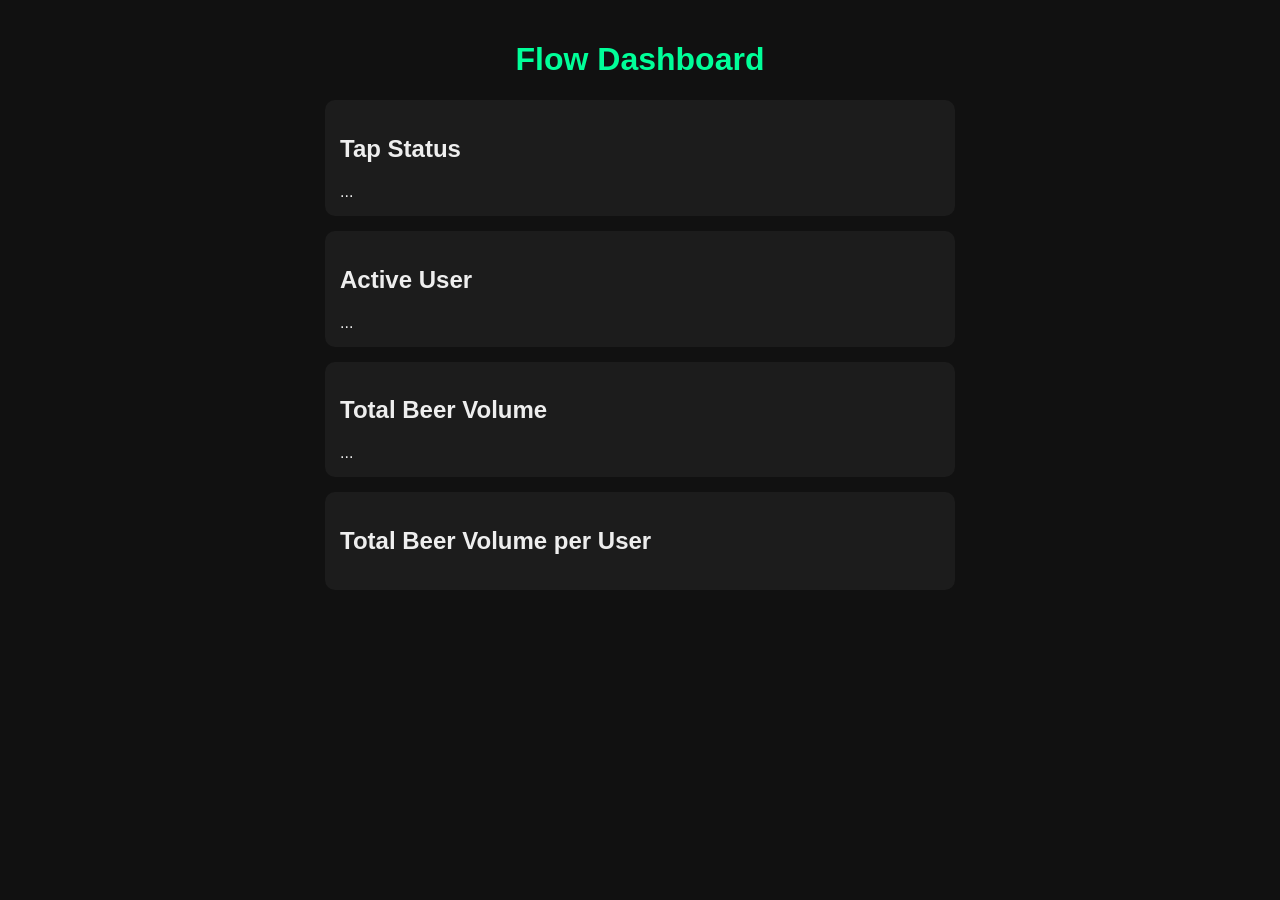
==== flowpi/frontend/index.html @ 6afbad1c "first commit" ====
<!DOCTYPE html>
<html lang="en">
<head>
    <meta charset="UTF-8">
    <title>FlowPi Dashboard</title>
    <link rel="stylesheet" href="style.css">
</head>

<body>

<h1>Flow Dashboard</h1>

<div class="card">
    <h2>Tap Status</h2>
    <div id="tapStatus">...</div>
</div>

<div class="card">
    <h2>Active User</h2>
    <div id="activeUser">...</div>
</div>

<div class="card">
    <h2>Total Beer Volume</h2>
    <div id="user_total">...</div>
</div>

<div class="card">
    <h2>Total Beer Volume per User</h2>
    <div id="user_totals" class="user-grid"></div>
</div>

<script src="app.js"></script>

</body>
</html>
---- flowpi/frontend/style.css ----
body {
    font-family: Arial, sans-serif;
    background: #111;
    color: #eee;
    margin: 0;
    padding: 20px;
}

h1 {
    text-align: center;
    color: #00ff99;
}

.card {
    background: #1c1c1c;
    padding: 15px;
    margin: 15px auto;
    border-radius: 10px;
    max-width: 600px;
}

button {
    padding: 8px 12px;
    margin: 5px;
    border: none;
    cursor: pointer;
    border-radius: 5px;
    background: #333;
    color: white;
}

button:hover {
    background: #00ff99;
    color: black;
}

.user-btn {
    display: block;
    width: 100%;
    text-align: left;
}

.user-grid {
    display: grid;
    grid-template-columns: repeat(auto-fit, minmax(200px, 1fr));
    gap: 10px;
}

.user-card {
    background: #222;
    padding: 12px;
    border-radius: 8px;
    cursor: pointer;
    text-align: center;
    transition: 0.2s;
}

.user-card.active {
    outline: 2px solid #00ff99;
    box-shadow: 0 0 10px #00ff99;
}

.user-row {
    display: flex;
    justify-content: center;
    align-items: center;
    border-radius: 10px;
    overflow: hidden;
    font-weight: bold;
}

.user-card:hover {
    background: #00ff99;
    color: black;
}

/* LEFT SIDE = USER */
.user-name {
    background: #d32f2f;   /* rood */
    color: white;
    padding: 10px 12px;
    flex: 1;
    text-align: center;
}

/* RIGHT SIDE = ML */
.user-ml {
    background: #1976d2;   /* blauw */
    color: white;
    padding: 10px 12px;
    flex: 1;
    text-align: center;
}
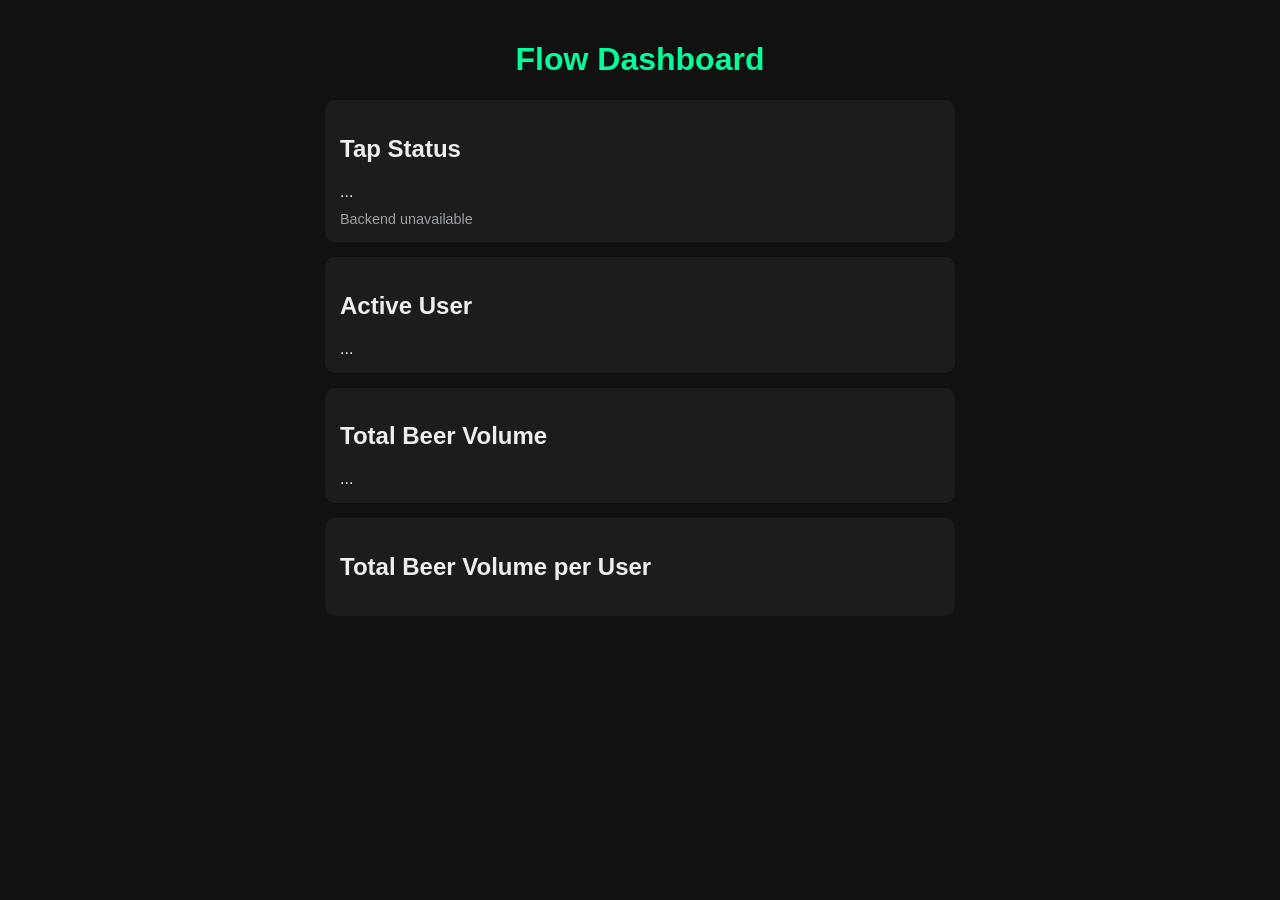
==== commit 8ed5fd84: "feat: harden FlowPi for production deployment - add app factory and environment-based backend config" ====
--- a/flowpi/frontend/index.html
+++ b/flowpi/frontend/index.html
@@ -13,6 +13,7 @@
 <div class="card">
     <h2>Tap Status</h2>
     <div id="tapStatus">...</div>
+    <div id="apiStatus" class="meta">Connecting...</div>
 </div>
 
 <div class="card">
--- a/flowpi/frontend/style.css
+++ b/flowpi/frontend/style.css
@@ -17,6 +17,12 @@
     margin: 15px auto;
     border-radius: 10px;
     max-width: 600px;
+}
+
+.meta {
+    margin-top: 10px;
+    color: #9aa0a6;
+    font-size: 0.9rem;
 }
 
 button {
@@ -53,6 +59,9 @@
     cursor: pointer;
     text-align: center;
     transition: 0.2s;
+    border: none;
+    width: 100%;
+    color: inherit;
 }
 
 .user-card.active {
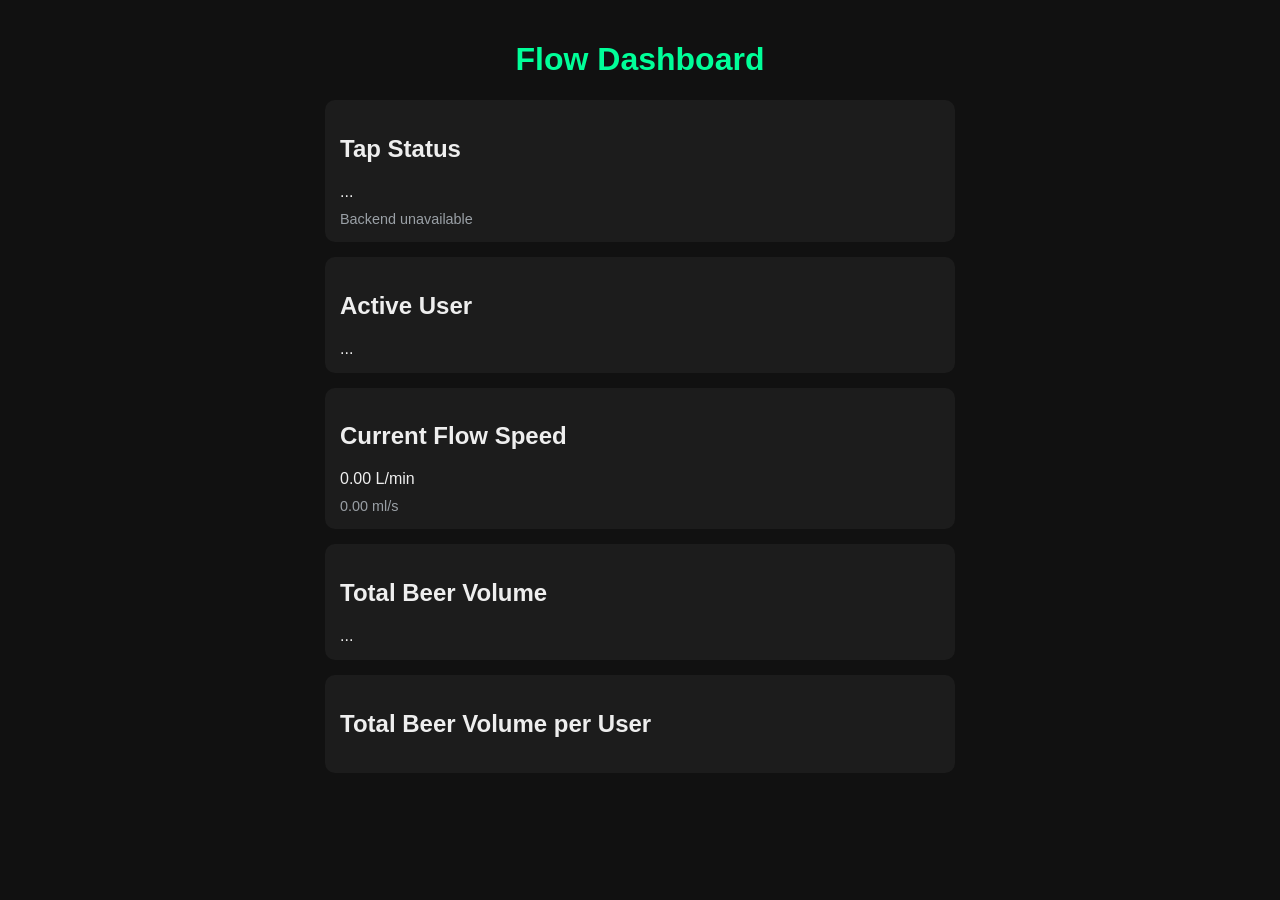
==== commit dd2e920b: "feat: add realtime flow speed with smoothing and resilient UI API discovery" ====
--- a/flowpi/frontend/index.html
+++ b/flowpi/frontend/index.html
@@ -22,6 +22,12 @@
 </div>
 
 <div class="card">
+    <h2>Current Flow Speed</h2>
+    <div id="flowSpeed">0.00 L/min</div>
+    <div id="flowSpeedMl" class="meta">0.00 ml/s</div>
+</div>
+
+<div class="card">
     <h2>Total Beer Volume</h2>
     <div id="user_total">...</div>
 </div>
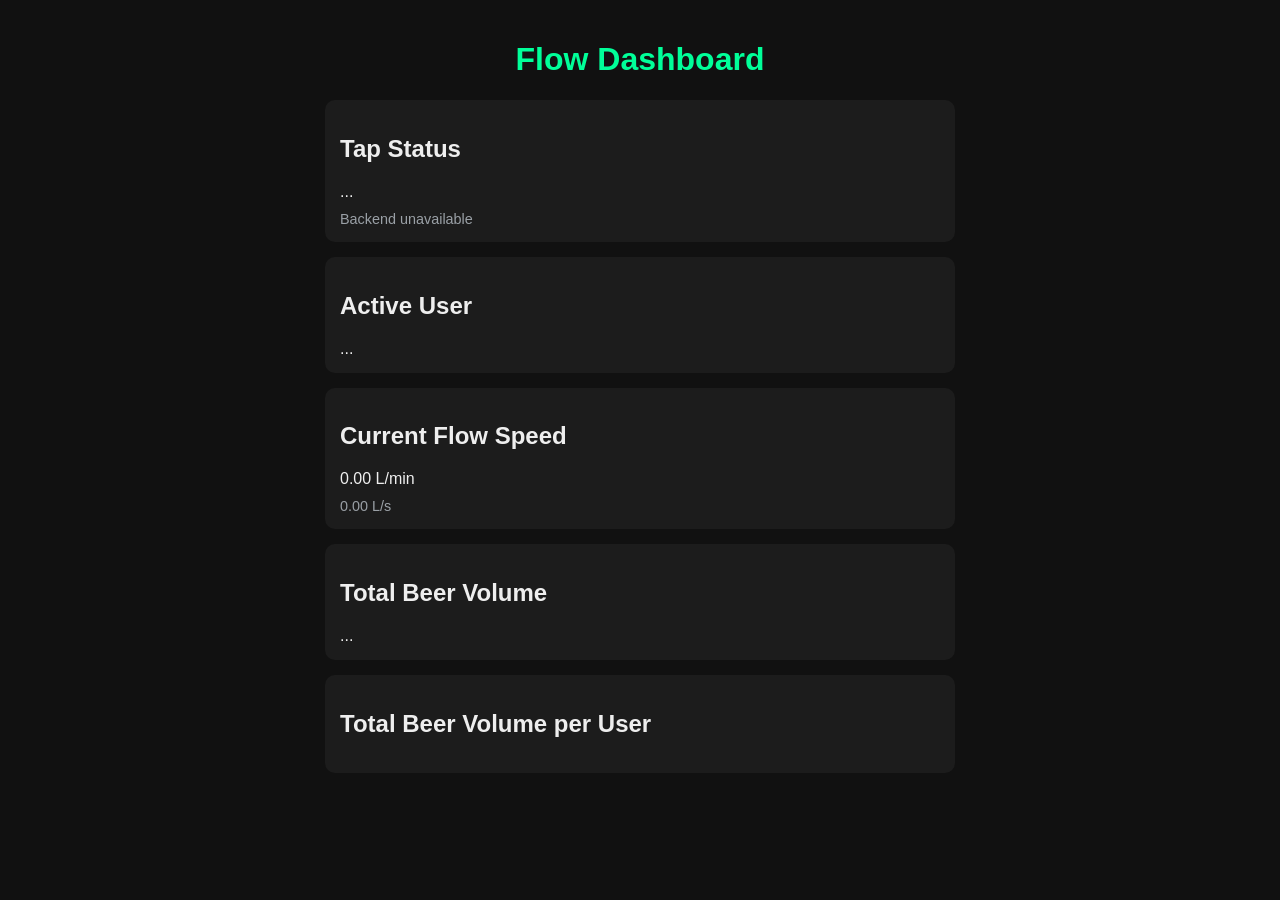
==== commit 4ec3dee0: "feat: show liters everywhere and animate volume-based user ranking" ====
--- a/flowpi/frontend/index.html
+++ b/flowpi/frontend/index.html
@@ -24,7 +24,7 @@
 <div class="card">
     <h2>Current Flow Speed</h2>
     <div id="flowSpeed">0.00 L/min</div>
-    <div id="flowSpeedMl" class="meta">0.00 ml/s</div>
+    <div id="flowSpeedLs" class="meta">0.00 L/s</div>
 </div>
 
 <div class="card">
--- a/flowpi/frontend/style.css
+++ b/flowpi/frontend/style.css
@@ -58,10 +58,15 @@
     border-radius: 8px;
     cursor: pointer;
     text-align: center;
-    transition: 0.2s;
+    transition: transform 280ms ease, background-color 200ms ease, color 200ms ease;
     border: none;
     width: 100%;
     color: inherit;
+    will-change: transform;
+}
+
+.user-card.new-card {
+    animation: card-enter 240ms ease;
 }
 
 .user-card.active {
@@ -92,11 +97,22 @@
     text-align: center;
 }
 
-/* RIGHT SIDE = ML */
-.user-ml {
+/* RIGHT SIDE = VOLUME */
+.user-volume {
     background: #1976d2;   /* blauw */
     color: white;
     padding: 10px 12px;
     flex: 1;
     text-align: center;
 }
+
+@keyframes card-enter {
+    from {
+        opacity: 0;
+        transform: translateY(8px);
+    }
+    to {
+        opacity: 1;
+        transform: translateY(0);
+    }
+}
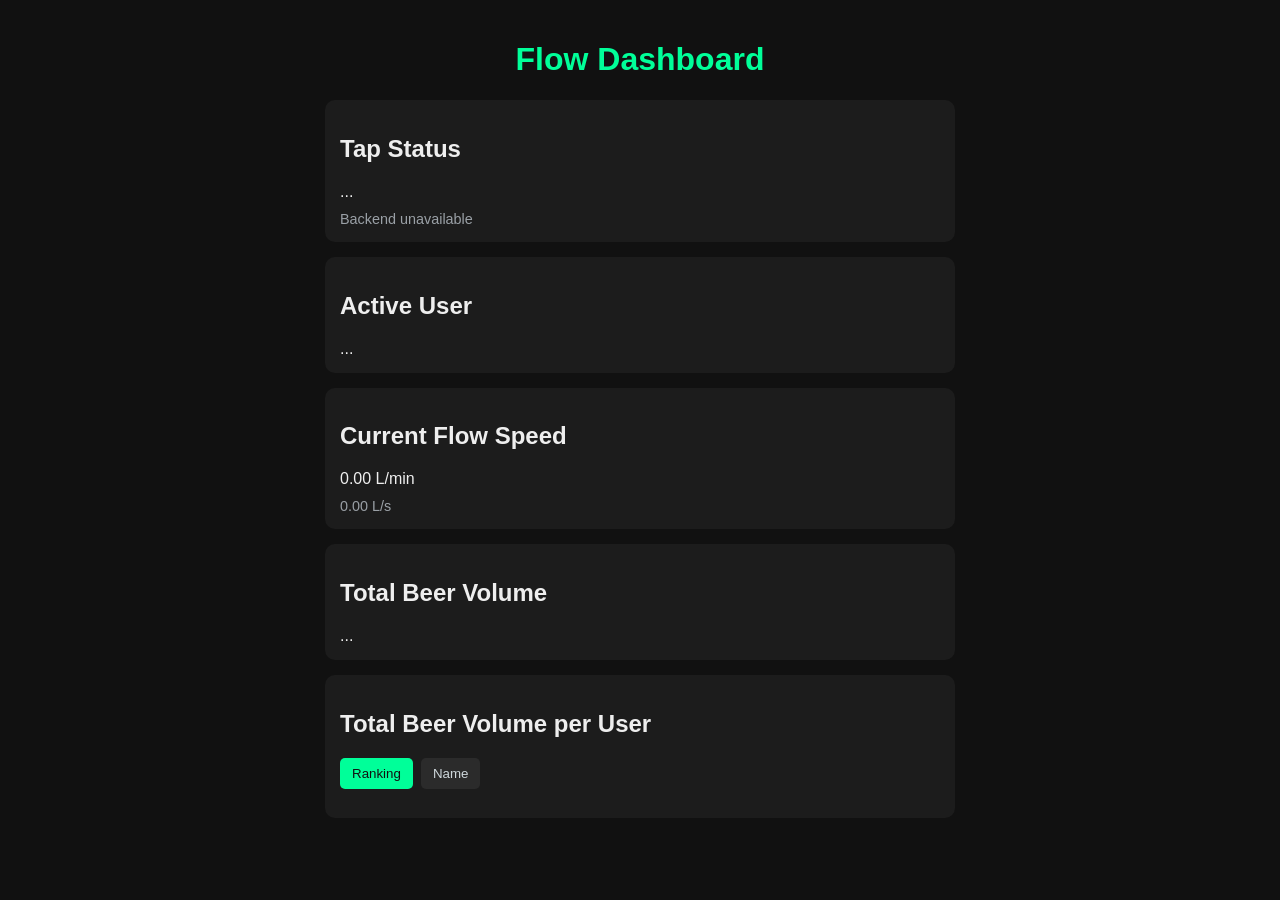
==== commit c092dd6e: "feat: add toggle for ranking and name-sorted user views" ====
--- a/flowpi/frontend/index.html
+++ b/flowpi/frontend/index.html
@@ -34,6 +34,10 @@
 
 <div class="card">
     <h2>Total Beer Volume per User</h2>
+    <div class="sort-controls" id="sortControls" role="group" aria-label="Sort users">
+        <button id="sortRankingBtn" class="sort-btn" type="button">Ranking</button>
+        <button id="sortNameBtn" class="sort-btn" type="button">Name</button>
+    </div>
     <div id="user_totals" class="user-grid"></div>
 </div>
 
--- a/flowpi/frontend/style.css
+++ b/flowpi/frontend/style.css
@@ -23,6 +23,23 @@
     margin-top: 10px;
     color: #9aa0a6;
     font-size: 0.9rem;
+}
+
+.sort-controls {
+    display: flex;
+    gap: 8px;
+    margin: 10px 0 14px;
+}
+
+.sort-btn {
+    margin: 0;
+    background: #2b2b2b;
+    color: #cfd8dc;
+}
+
+.sort-btn.active {
+    background: #00ff99;
+    color: #111;
 }
 
 button {
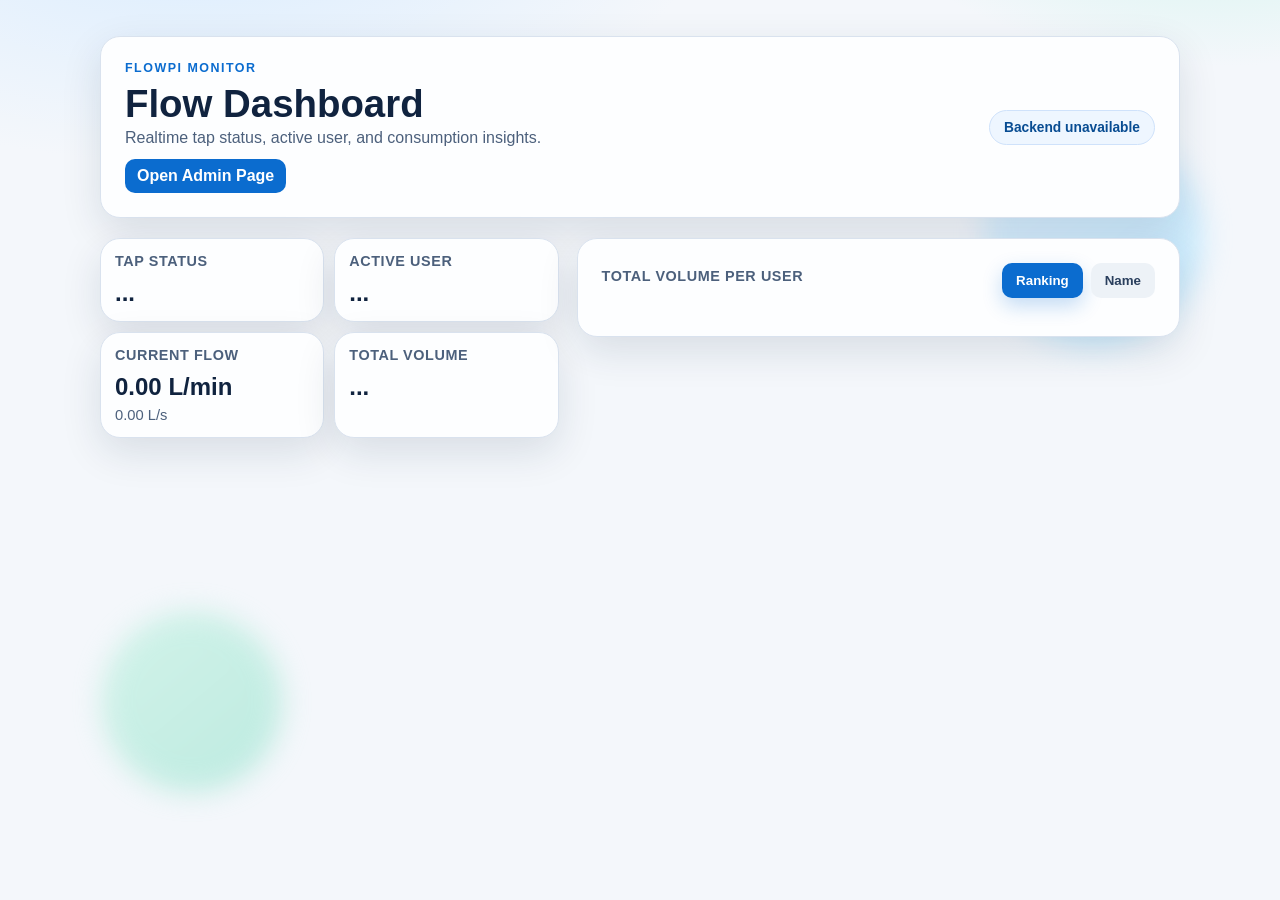
==== commit b1614aff: "Add admin management UI and harden cross-platform startup" ====
--- a/flowpi/frontend/index.html
+++ b/flowpi/frontend/index.html
@@ -2,44 +2,61 @@
 <html lang="en">
 <head>
     <meta charset="UTF-8">
+    <meta name="viewport" content="width=device-width, initial-scale=1.0">
     <title>FlowPi Dashboard</title>
     <link rel="stylesheet" href="style.css">
 </head>
 
 <body>
 
-<h1>Flow Dashboard</h1>
+<div class="bg-orb orb-a" aria-hidden="true"></div>
+<div class="bg-orb orb-b" aria-hidden="true"></div>
 
-<div class="card">
-    <h2>Tap Status</h2>
-    <div id="tapStatus">...</div>
-    <div id="apiStatus" class="meta">Connecting...</div>
-</div>
+<main class="layout">
+    <header class="hero card">
+        <div>
+            <p class="kicker">FlowPi Monitor</p>
+            <h1>Flow Dashboard</h1>
+            <p class="lead">Realtime tap status, active user, and consumption insights.</p>
+            <a class="admin-nav-link" href="admin.html">Open Admin Page</a>
+        </div>
+        <div id="apiStatus" class="pill" aria-live="polite">Connecting...</div>
+    </header>
 
-<div class="card">
-    <h2>Active User</h2>
-    <div id="activeUser">...</div>
-</div>
+    <section class="metrics-grid" aria-label="Flow metrics">
+        <article class="card metric-card">
+            <h2>Tap Status</h2>
+            <div id="tapStatus" class="metric-value">...</div>
+        </article>
 
-<div class="card">
-    <h2>Current Flow Speed</h2>
-    <div id="flowSpeed">0.00 L/min</div>
-    <div id="flowSpeedLs" class="meta">0.00 L/s</div>
-</div>
+        <article class="card metric-card">
+            <h2>Active User</h2>
+            <div id="activeUser" class="metric-value">...</div>
+        </article>
 
-<div class="card">
-    <h2>Total Beer Volume</h2>
-    <div id="user_total">...</div>
-</div>
+        <article class="card metric-card">
+            <h2>Current Flow</h2>
+            <div id="flowSpeed" class="metric-value">0.00 L/min</div>
+            <div id="flowSpeedLs" class="metric-sub">0.00 L/s</div>
+        </article>
 
-<div class="card">
-    <h2>Total Beer Volume per User</h2>
-    <div class="sort-controls" id="sortControls" role="group" aria-label="Sort users">
-        <button id="sortRankingBtn" class="sort-btn" type="button">Ranking</button>
-        <button id="sortNameBtn" class="sort-btn" type="button">Name</button>
-    </div>
-    <div id="user_totals" class="user-grid"></div>
-</div>
+        <article class="card metric-card">
+            <h2>Total Volume</h2>
+            <div id="user_total" class="metric-value">...</div>
+        </article>
+    </section>
+
+    <section class="card leaderboard" aria-label="User totals">
+        <div class="leaderboard-head">
+            <h2>Total Volume per User</h2>
+            <div class="sort-controls" id="sortControls" role="group" aria-label="Sort users">
+                <button id="sortRankingBtn" class="sort-btn" type="button">Ranking</button>
+                <button id="sortNameBtn" class="sort-btn" type="button">Name</button>
+            </div>
+        </div>
+        <div id="user_totals" class="user-grid"></div>
+    </section>
+</main>
 
 <script src="app.js"></script>
 
--- a/flowpi/frontend/style.css
+++ b/flowpi/frontend/style.css
@@ -1,85 +1,245 @@
+:root {
+    --bg: #f4f7fb;
+    --bg-elevated: #ffffff;
+    --surface-line: #d9e2ee;
+    --text: #10233f;
+    --text-soft: #4c607c;
+    --primary: #0b6ccf;
+    --primary-strong: #084c92;
+    --accent: #0f9d7a;
+    --danger: #c53b4a;
+    --shadow: 0 14px 40px rgba(15, 39, 69, 0.12);
+    --radius-lg: 20px;
+    --radius-md: 14px;
+}
+
+* {
+    box-sizing: border-box;
+}
+
 body {
-    font-family: Arial, sans-serif;
-    background: #111;
-    color: #eee;
     margin: 0;
-    padding: 20px;
+    min-height: 100vh;
+    padding: clamp(16px, 3vw, 36px);
+    font-family: "Space Grotesk", "Avenir Next", "Segoe UI", sans-serif;
+    color: var(--text);
+    background:
+        radial-gradient(45rem 22rem at 15% -10%, #d9ecff 0%, transparent 72%),
+        radial-gradient(35rem 22rem at 95% -20%, #c4f3e8 0%, transparent 70%),
+        var(--bg);
+}
+
+.layout {
+    width: min(1080px, 100%);
+    margin: 0 auto;
+    display: grid;
+    gap: 18px;
+    position: relative;
+    z-index: 1;
+}
+
+.bg-orb {
+    position: fixed;
+    border-radius: 999px;
+    filter: blur(14px);
+    opacity: 0.5;
+    pointer-events: none;
+}
+
+.orb-a {
+    width: 220px;
+    height: 220px;
+    top: 14%;
+    right: 6%;
+    background: linear-gradient(140deg, #c8e6ff, #92dcff);
+}
+
+.orb-b {
+    width: 180px;
+    height: 180px;
+    left: 8%;
+    bottom: 12%;
+    background: linear-gradient(140deg, #b0efd8, #85dec5);
+}
+
+.card {
+    background: color-mix(in srgb, var(--bg-elevated) 88%, #edf4fc 12%);
+    border: 1px solid var(--surface-line);
+    border-radius: var(--radius-lg);
+    box-shadow: var(--shadow);
+    padding: clamp(16px, 2vw, 24px);
+}
+
+.hero {
+    display: flex;
+    align-items: flex-start;
+    justify-content: space-between;
+    gap: 16px;
+    animation: fade-up 420ms ease;
+}
+
+.kicker {
+    margin: 0;
+    font-size: 0.78rem;
+    letter-spacing: 0.12em;
+    text-transform: uppercase;
+    color: var(--primary);
+    font-weight: 700;
 }
 
 h1 {
-    text-align: center;
-    color: #00ff99;
-}
-
-.card {
-    background: #1c1c1c;
-    padding: 15px;
-    margin: 15px auto;
+    margin: 8px 0 4px;
+    font-size: clamp(1.75rem, 4vw, 2.4rem);
+    line-height: 1.1;
+}
+
+.lead {
+    margin: 0;
+    color: var(--text-soft);
+    max-width: 58ch;
+}
+
+.admin-nav-link {
+    display: inline-flex;
+    margin-top: 12px;
+    text-decoration: none;
+    color: #ffffff;
+    background: var(--primary);
     border-radius: 10px;
-    max-width: 600px;
-}
-
-.meta {
-    margin-top: 10px;
-    color: #9aa0a6;
+    padding: 8px 12px;
+    font-weight: 600;
+}
+
+.admin-nav-link:hover {
+    background: var(--primary-strong);
+}
+
+.pill {
+    white-space: nowrap;
+    align-self: center;
+    background: #eef6ff;
+    color: var(--primary-strong);
+    border: 1px solid #cfe2fb;
+    border-radius: 999px;
+    padding: 9px 14px;
+    font-size: 0.86rem;
+    font-weight: 600;
+}
+
+.metrics-grid {
+    display: grid;
+    grid-template-columns: repeat(4, minmax(0, 1fr));
+    gap: 12px;
+}
+
+.metric-card {
+    animation: fade-up 520ms ease;
+}
+
+h2 {
+    margin: 0 0 10px;
     font-size: 0.9rem;
+    letter-spacing: 0.04em;
+    text-transform: uppercase;
+    color: var(--text-soft);
+}
+
+.metric-value {
+    font-size: clamp(1.15rem, 2.2vw, 1.5rem);
+    font-weight: 700;
+    color: var(--text);
+}
+
+.metric-sub {
+    margin-top: 6px;
+    font-size: 0.92rem;
+    color: var(--text-soft);
+}
+
+.leaderboard {
+    animation: fade-up 620ms ease;
+}
+
+.leaderboard-head {
+    display: flex;
+    justify-content: space-between;
+    align-items: center;
+    gap: 14px;
+    margin-bottom: 14px;
 }
 
 .sort-controls {
-    display: flex;
+    display: inline-flex;
     gap: 8px;
-    margin: 10px 0 14px;
-}
-
-.sort-btn {
-    margin: 0;
-    background: #2b2b2b;
-    color: #cfd8dc;
+}
+
+button {
+    border: none;
+    border-radius: 10px;
+    background: #edf2f7;
+    color: #2a3f5d;
+    padding: 10px 14px;
+    font-family: inherit;
+    font-weight: 600;
+    cursor: pointer;
+    transition: transform 160ms ease, background-color 160ms ease, color 160ms ease, box-shadow 160ms ease;
+}
+
+button:hover {
+    transform: translateY(-1px);
+    background: #dbe9f8;
+}
+
+button:focus-visible {
+    outline: 3px solid #91c4f6;
+    outline-offset: 2px;
 }
 
 .sort-btn.active {
-    background: #00ff99;
-    color: #111;
-}
-
-button {
-    padding: 8px 12px;
-    margin: 5px;
-    border: none;
-    cursor: pointer;
-    border-radius: 5px;
-    background: #333;
-    color: white;
-}
-
-button:hover {
-    background: #00ff99;
-    color: black;
-}
-
-.user-btn {
-    display: block;
+    background: var(--primary);
+    color: #ffffff;
+    box-shadow: 0 8px 20px rgba(11, 108, 207, 0.24);
+}
+
+.user-grid {
+    display: grid;
+    grid-template-columns: repeat(auto-fit, minmax(220px, 1fr));
+    gap: 10px;
+    max-height: min(58vh, 620px);
+    overflow: auto;
+    padding-right: 4px;
+}
+
+.user-grid::-webkit-scrollbar {
+    width: 9px;
+}
+
+.user-grid::-webkit-scrollbar-thumb {
+    background: #c1d5ea;
+    border-radius: 999px;
+}
+
+.user-grid::-webkit-scrollbar-track {
+    background: #edf3fa;
+    border-radius: 999px;
+}
+
+.user-card {
     width: 100%;
+    padding: 0;
+    overflow: hidden;
+    border: 1px solid #dce7f3;
+    border-radius: var(--radius-md);
     text-align: left;
-}
-
-.user-grid {
-    display: grid;
-    grid-template-columns: repeat(auto-fit, minmax(200px, 1fr));
-    gap: 10px;
-}
-
-.user-card {
-    background: #222;
-    padding: 12px;
-    border-radius: 8px;
-    cursor: pointer;
-    text-align: center;
-    transition: transform 280ms ease, background-color 200ms ease, color 200ms ease;
-    border: none;
-    width: 100%;
+    background: #f8fbff;
     color: inherit;
+    transition: transform 280ms ease, border-color 200ms ease, box-shadow 200ms ease;
     will-change: transform;
+}
+
+.user-card:hover {
+    border-color: #b9d3ef;
+    box-shadow: 0 8px 18px rgba(15, 39, 69, 0.12);
 }
 
 .user-card.new-card {
@@ -87,40 +247,169 @@
 }
 
 .user-card.active {
-    outline: 2px solid #00ff99;
-    box-shadow: 0 0 10px #00ff99;
+    border-color: #7bb6ef;
+    box-shadow: 0 0 0 2px rgba(11, 108, 207, 0.22), 0 12px 22px rgba(15, 39, 69, 0.14);
 }
 
 .user-row {
+    display: grid;
+    grid-template-columns: 1.15fr 1fr;
+    align-items: stretch;
+    font-weight: 700;
+}
+
+.user-name,
+.user-volume {
+    padding: 12px 14px;
+}
+
+.user-name {
+    color: #ffffff;
+    background: linear-gradient(130deg, #1a7fe0, #0b6ccf);
+}
+
+.user-volume {
+    color: #083664;
+    background: linear-gradient(130deg, #d7edff, #c9e6ff);
+    text-align: right;
+}
+
+.hidden {
+    display: none;
+}
+
+.admin-layout {
+    width: min(1120px, 100%);
+}
+
+.admin-card {
+    animation: fade-up 520ms ease;
+}
+
+#editorCard {
+    min-height: min(78vh, 900px);
+    display: grid;
+    grid-template-rows: auto auto 1fr;
+}
+
+.admin-form {
+    display: grid;
+    gap: 8px;
+    max-width: 420px;
+}
+
+.admin-form label {
+    font-size: 0.88rem;
+    color: var(--text-soft);
+    font-weight: 600;
+}
+
+.admin-form input,
+.admin-volume-input,
+.admin-name-input {
+    width: 100%;
+    border: 1px solid #c9d8ea;
+    background: #f9fbfe;
+    border-radius: 10px;
+    padding: 10px 12px;
+    font-family: inherit;
+    font-size: 0.95rem;
+    color: var(--text);
+}
+
+.admin-form input:focus-visible,
+.admin-volume-input:focus-visible,
+.admin-name-input:focus-visible {
+    outline: 3px solid #91c4f6;
+    outline-offset: 1px;
+}
+
+.admin-users {
+    display: grid;
+    gap: 10px;
+    max-height: none;
+    min-height: 320px;
+    height: 100%;
+    overflow: auto;
+    padding-right: 4px;
+}
+
+.add-user-form {
+    display: grid;
+    grid-template-columns: minmax(220px, 1fr) auto;
+    gap: 10px;
+    margin-bottom: 12px;
+}
+
+.admin-user-row {
+    display: grid;
+    gap: 10px;
+    align-items: center;
+    grid-template-columns: minmax(110px, 1fr) minmax(90px, 130px) auto;
+    padding: 8px;
+    border-radius: 12px;
+    border: 1px solid #dce7f3;
+    background: #f8fbff;
+}
+
+.admin-name-input {
+    font-weight: 700;
+}
+
+.admin-user-input-wrap {
     display: flex;
-    justify-content: center;
     align-items: center;
-    border-radius: 10px;
-    overflow: hidden;
-    font-weight: bold;
-}
-
-.user-card:hover {
-    background: #00ff99;
-    color: black;
-}
-
-/* LEFT SIDE = USER */
-.user-name {
-    background: #d32f2f;   /* rood */
-    color: white;
-    padding: 10px 12px;
-    flex: 1;
-    text-align: center;
-}
-
-/* RIGHT SIDE = VOLUME */
-.user-volume {
-    background: #1976d2;   /* blauw */
-    color: white;
-    padding: 10px 12px;
-    flex: 1;
-    text-align: center;
+    gap: 8px;
+}
+
+.admin-volume-input {
+    text-align: right;
+}
+
+.admin-unit {
+    color: var(--text-soft);
+    font-size: 0.9rem;
+    min-width: 1.2em;
+}
+
+.admin-save-btn {
+    background: var(--accent);
+    color: #ffffff;
+}
+
+.admin-save-btn:hover {
+    background: #0d886b;
+}
+
+.admin-actions {
+    display: inline-flex;
+    flex-direction: column;
+    gap: 6px;
+}
+
+.admin-actions button {
+    padding: 8px 10px;
+    font-size: 0.82rem;
+}
+
+.admin-delete-btn {
+    background: #f6dce0;
+    color: #7f2230;
+}
+
+.admin-delete-btn:hover {
+    background: #efc9d0;
+}
+
+@keyframes fade-up {
+    from {
+        opacity: 0;
+        transform: translateY(8px);
+    }
+    to {
+        opacity: 1;
+        transform: translateY(0);
+    }
 }
 
 @keyframes card-enter {
@@ -133,3 +422,98 @@
         transform: translateY(0);
     }
 }
+
+@media (max-width: 900px) {
+    .metrics-grid {
+        grid-template-columns: repeat(2, minmax(0, 1fr));
+    }
+
+    .user-grid {
+        max-height: none;
+        overflow: visible;
+    }
+}
+
+@media (min-width: 980px) {
+    .layout {
+        grid-template-columns: minmax(320px, 0.95fr) minmax(420px, 1.25fr);
+        align-items: start;
+    }
+
+    .hero {
+        grid-column: 1 / -1;
+        margin-bottom: 2px;
+    }
+
+    .metrics-grid {
+        grid-column: 1;
+        grid-template-columns: repeat(2, minmax(0, 1fr));
+        gap: 10px;
+    }
+
+    .metric-card {
+        padding: 14px;
+    }
+
+    .leaderboard {
+        grid-column: 2;
+        grid-row: 2;
+    }
+}
+
+@media (max-width: 640px) {
+    body {
+        padding: 14px;
+    }
+
+    .hero {
+        flex-direction: column;
+    }
+
+    .pill {
+        align-self: flex-start;
+    }
+
+    .metrics-grid {
+        grid-template-columns: 1fr;
+    }
+
+    .leaderboard-head {
+        flex-direction: column;
+        align-items: flex-start;
+    }
+
+    .sort-controls {
+        width: 100%;
+    }
+
+    .sort-btn {
+        flex: 1;
+        text-align: center;
+    }
+
+    .user-row {
+        grid-template-columns: 1fr;
+    }
+
+    .user-volume {
+        text-align: left;
+    }
+
+    .admin-user-row {
+        grid-template-columns: 1fr;
+    }
+
+    .admin-actions {
+        width: 100%;
+        flex-direction: row;
+    }
+
+    .admin-actions button {
+        flex: 1;
+    }
+
+    .add-user-form {
+        grid-template-columns: 1fr;
+    }
+}
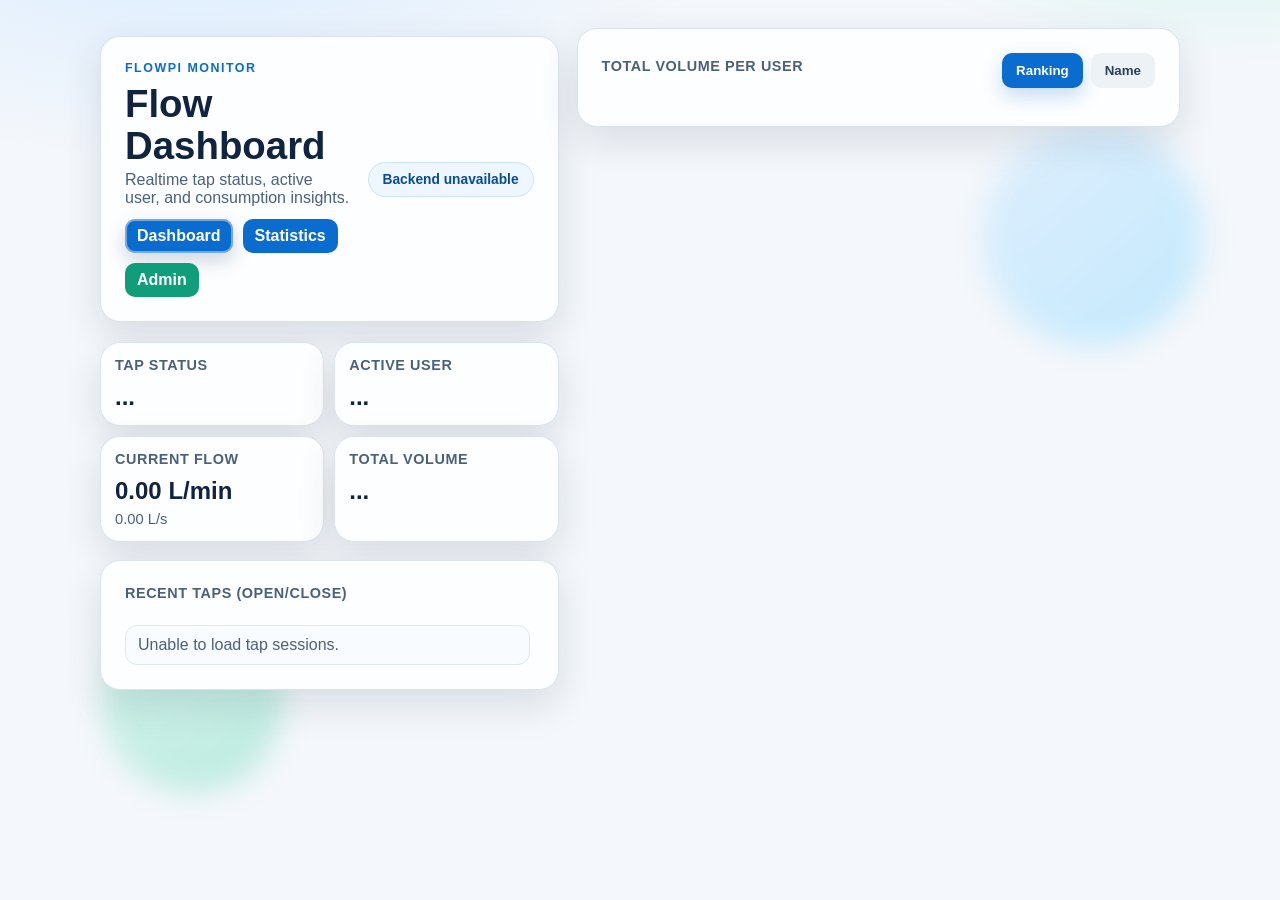
==== commit ecebdee7: "Add stats UI and use user names across dashboard/admin APIs" ====
--- a/flowpi/frontend/index.html
+++ b/flowpi/frontend/index.html
@@ -12,13 +12,17 @@
 <div class="bg-orb orb-a" aria-hidden="true"></div>
 <div class="bg-orb orb-b" aria-hidden="true"></div>
 
-<main class="layout">
+<main class="layout dashboard-layout">
     <header class="hero card">
         <div>
             <p class="kicker">FlowPi Monitor</p>
             <h1>Flow Dashboard</h1>
             <p class="lead">Realtime tap status, active user, and consumption insights.</p>
-            <a class="admin-nav-link" href="admin.html">Open Admin Page</a>
+            <div class="hero-links">
+                <a class="admin-nav-link active" href="index.html" aria-current="page">Dashboard</a>
+                <a class="admin-nav-link" href="stats.html">Statistics</a>
+                <a class="admin-nav-link secondary" href="admin.html">Admin</a>
+            </div>
         </div>
         <div id="apiStatus" class="pill" aria-live="polite">Connecting...</div>
     </header>
@@ -56,6 +60,13 @@
         </div>
         <div id="user_totals" class="user-grid"></div>
     </section>
+
+    <section class="card tap-history" aria-label="Recent tap sessions">
+        <div class="leaderboard-head">
+            <h2>Recent Taps (Open/Close)</h2>
+        </div>
+        <div id="tapSessions" class="tap-sessions"></div>
+    </section>
 </main>
 
 <script src="app.js"></script>
--- a/flowpi/frontend/style.css
+++ b/flowpi/frontend/style.css
@@ -99,9 +99,15 @@
     max-width: 58ch;
 }
 
+.hero-links {
+    margin-top: 12px;
+    display: flex;
+    flex-wrap: wrap;
+    gap: 10px;
+}
+
 .admin-nav-link {
     display: inline-flex;
-    margin-top: 12px;
     text-decoration: none;
     color: #ffffff;
     background: var(--primary);
@@ -112,6 +118,18 @@
 
 .admin-nav-link:hover {
     background: var(--primary-strong);
+}
+
+.admin-nav-link.secondary {
+    background: #0f9d7a;
+}
+
+.admin-nav-link.secondary:hover {
+    background: #0d886b;
+}
+
+.admin-nav-link.active {
+    box-shadow: inset 0 0 0 2px rgba(255, 255, 255, 0.42), 0 8px 20px rgba(9, 56, 106, 0.2);
 }
 
 .pill {
@@ -253,7 +271,7 @@
 
 .user-row {
     display: grid;
-    grid-template-columns: 1.15fr 1fr;
+    grid-template-columns: 1.4fr 0.85fr;
     align-items: stretch;
     font-weight: 700;
 }
@@ -264,8 +282,20 @@
 }
 
 .user-name {
+    display: inline-flex;
+    align-items: center;
+    gap: 8px;
     color: #ffffff;
     background: linear-gradient(130deg, #1a7fe0, #0b6ccf);
+}
+
+.user-rank {
+    border-radius: 999px;
+    padding: 3px 8px;
+    font-size: 0.78rem;
+    font-weight: 700;
+    background: #d9ecff;
+    color: #0a4f92;
 }
 
 .user-volume {
@@ -401,6 +431,135 @@
     background: #efc9d0;
 }
 
+.tap-history {
+    animation: fade-up 700ms ease;
+}
+
+.tap-sessions {
+    display: grid;
+    gap: 10px;
+    max-height: 280px;
+    overflow: auto;
+    padding-right: 4px;
+}
+
+.tap-session-item {
+    border: 1px solid #dce7f3;
+    border-radius: 12px;
+    background: #f8fbff;
+    padding: 10px 12px;
+}
+
+.tap-session-main {
+    font-weight: 700;
+    color: #1d3557;
+}
+
+.tap-session-meta {
+    margin-top: 4px;
+    font-size: 0.84rem;
+    color: var(--text-soft);
+}
+
+.tap-session-item.is-open {
+    border-color: #aee3d2;
+    background: #f1fcf8;
+}
+
+.tap-session-item.is-closed {
+    border-color: #cfe0f4;
+    background: #f5faff;
+}
+
+.tap-session-item.muted {
+    color: var(--text-soft);
+}
+
+.stats-layout {
+    grid-template-columns: 1fr;
+}
+
+.stats-cards {
+    display: grid;
+    grid-template-columns: repeat(2, minmax(0, 1fr));
+    gap: 12px;
+}
+
+.stats-section {
+    animation: fade-up 620ms ease;
+}
+
+.stats-rows {
+    display: grid;
+    gap: 10px;
+}
+
+.stats-row {
+    border: 1px solid #dce7f3;
+    border-radius: 12px;
+    padding: 10px 12px;
+    background: #f8fbff;
+}
+
+.stats-row-head {
+    display: grid;
+    gap: 10px;
+    align-items: center;
+    grid-template-columns: auto minmax(140px, 1fr) auto auto;
+    margin-bottom: 8px;
+}
+
+.stats-row-rank {
+    border-radius: 999px;
+    background: #d9ecff;
+    color: #0a4f92;
+    font-size: 0.78rem;
+    font-weight: 700;
+    padding: 4px 8px;
+}
+
+.stats-row-name {
+    font-weight: 700;
+}
+
+.stats-row-value,
+.stats-row-share {
+    color: var(--text-soft);
+    font-size: 0.9rem;
+    font-weight: 600;
+}
+
+.stats-row-bar-track {
+    width: 100%;
+    height: 10px;
+    border-radius: 999px;
+    background: #dfeaf8;
+    overflow: hidden;
+}
+
+.stats-row-bar {
+    height: 100%;
+    min-width: 4px;
+    border-radius: 999px;
+    background: linear-gradient(130deg, #0f9d7a, #0b6ccf);
+}
+
+.stats-highlights {
+    display: grid;
+    grid-template-columns: repeat(2, minmax(0, 1fr));
+    gap: 10px;
+}
+
+.stats-highlight-chip {
+    border: 1px solid #dce7f3;
+    border-radius: 12px;
+    background: #f7fbff;
+    padding: 10px 12px;
+    font-size: 0.92rem;
+    color: #2a3f5d;
+    font-weight: 600;
+}
+
 @keyframes fade-up {
     from {
         opacity: 0;
@@ -428,6 +587,10 @@
         grid-template-columns: repeat(2, minmax(0, 1fr));
     }
 
+    .stats-cards {
+        grid-template-columns: repeat(2, minmax(0, 1fr));
+    }
+
     .user-grid {
         max-height: none;
         overflow: visible;
@@ -459,6 +622,54 @@
         grid-column: 2;
         grid-row: 2;
     }
+
+    .tap-history {
+        grid-column: 1;
+        grid-row: 3;
+    }
+
+    .layout.dashboard-layout .hero,
+    .layout.dashboard-layout .metrics-grid,
+    .layout.dashboard-layout .tap-history {
+        grid-column: 1;
+    }
+
+    .layout.dashboard-layout .leaderboard {
+        grid-column: 2;
+        grid-row: 1 / span 3;
+        margin-top: -8px;
+    }
+
+    .layout.admin-layout {
+        grid-template-columns: repeat(2, minmax(0, 1fr));
+    }
+
+    .layout.admin-layout .hero {
+        grid-column: 1;
+    }
+
+    .layout.admin-layout #loginCard,
+    .layout.admin-layout #editorCard {
+        grid-column: 2;
+        margin-top: -8px;
+    }
+
+    .layout.stats-layout {
+        grid-template-columns: repeat(2, minmax(0, 1fr));
+        align-items: start;
+    }
+
+    .layout.stats-layout .hero,
+    .layout.stats-layout .stats-cards,
+    .layout.stats-layout .stats-highlights-section {
+        grid-column: 1;
+    }
+
+    .layout.stats-layout .stats-distribution-section {
+        grid-column: 2;
+        grid-row: 1 / span 3;
+        margin-top: -8px;
+    }
 }
 
 @media (max-width: 640px) {
@@ -478,6 +689,10 @@
         grid-template-columns: 1fr;
     }
 
+    .stats-cards {
+        grid-template-columns: 1fr;
+    }
+
     .leaderboard-head {
         flex-direction: column;
         align-items: flex-start;
@@ -516,4 +731,13 @@
     .add-user-form {
         grid-template-columns: 1fr;
     }
-}
+
+    .stats-row-head {
+        grid-template-columns: 1fr;
+        gap: 6px;
+    }
+
+    .stats-highlights {
+        grid-template-columns: 1fr;
+    }
+}
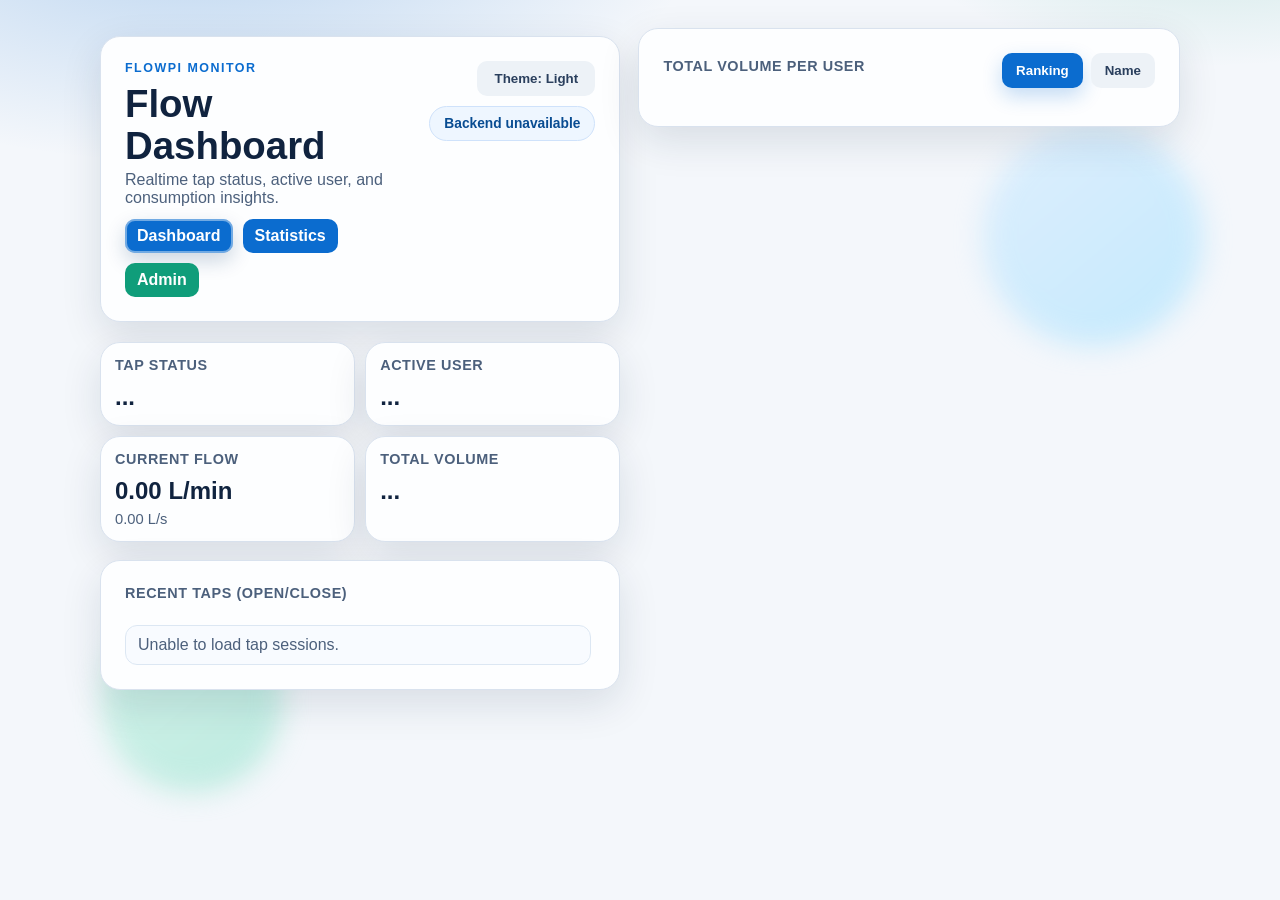
==== commit cb5824d4: "Add light/dark theme toggle across frontend pages" ====
--- a/flowpi/frontend/index.html
+++ b/flowpi/frontend/index.html
@@ -24,7 +24,10 @@
                 <a class="admin-nav-link secondary" href="admin.html">Admin</a>
             </div>
         </div>
-        <div id="apiStatus" class="pill" aria-live="polite">Connecting...</div>
+        <div class="hero-actions">
+            <button id="themeToggle" class="theme-toggle" type="button" aria-pressed="false">Theme: Light</button>
+            <div id="apiStatus" class="pill" aria-live="polite">Connecting...</div>
+        </div>
     </header>
 
     <section class="metrics-grid" aria-label="Flow metrics">
--- a/flowpi/frontend/style.css
+++ b/flowpi/frontend/style.css
@@ -8,9 +8,96 @@
     --primary-strong: #084c92;
     --accent: #0f9d7a;
     --danger: #c53b4a;
+    --hero-link-text: #ffffff;
+    --pill-bg: #eef6ff;
+    --pill-line: #cfe2fb;
+    --button-bg: #edf2f7;
+    --button-hover-bg: #dbe9f8;
+    --button-text: #2a3f5d;
+    --focus-ring: #91c4f6;
+    --scroll-thumb: #c1d5ea;
+    --scroll-track: #edf3fa;
+    --card-soft-border: #dce7f3;
+    --card-soft-bg: #f8fbff;
+    --name-bg-start: #1a7fe0;
+    --name-bg-end: #0b6ccf;
+    --name-text: #ffffff;
+    --rank-bg: #d9ecff;
+    --rank-text: #0a4f92;
+    --volume-bg-start: #d7edff;
+    --volume-bg-end: #c9e6ff;
+    --volume-text: #083664;
+    --input-bg: #f9fbfe;
+    --input-border: #c9d8ea;
+    --logs-wrap-bg: #ffffff;
+    --table-row-line: #edf3fa;
+    --table-head-bg: #f3f8ff;
+    --session-main-text: #1d3557;
+    --tap-open-line: #aee3d2;
+    --tap-open-bg: #f1fcf8;
+    --tap-closed-line: #cfe0f4;
+    --tap-closed-bg: #f5faff;
+    --row-bar-track: #dfeaf8;
+    --highlight-text: #2a3f5d;
+    --delete-bg: #f6dce0;
+    --delete-hover-bg: #efc9d0;
+    --delete-text: #7f2230;
+    --orb-a-start: #c8e6ff;
+    --orb-a-end: #92dcff;
+    --orb-b-start: #b0efd8;
+    --orb-b-end: #85dec5;
     --shadow: 0 14px 40px rgba(15, 39, 69, 0.12);
     --radius-lg: 20px;
     --radius-md: 14px;
+}
+
+:root[data-theme="dark"] {
+    --bg: #0b1626;
+    --bg-elevated: #112237;
+    --surface-line: #284562;
+    --text: #e7f0ff;
+    --text-soft: #a9bfd8;
+    --primary: #61b1ff;
+    --primary-strong: #4197e8;
+    --accent: #35c9a0;
+    --danger: #f07b89;
+    --pill-bg: #132a43;
+    --pill-line: #2f5a83;
+    --button-bg: #17304c;
+    --button-hover-bg: #1f3f62;
+    --button-text: #d7e8fb;
+    --focus-ring: #67b7ff;
+    --scroll-thumb: #385a7c;
+    --scroll-track: #1a314b;
+    --card-soft-border: #2a4867;
+    --card-soft-bg: #142b42;
+    --name-bg-start: #2f79c9;
+    --name-bg-end: #255e9c;
+    --rank-bg: #234463;
+    --rank-text: #9ad1ff;
+    --volume-bg-start: #1c3957;
+    --volume-bg-end: #1a314a;
+    --volume-text: #d9e9fb;
+    --input-bg: #13293f;
+    --input-border: #305170;
+    --logs-wrap-bg: #112237;
+    --table-row-line: #274664;
+    --table-head-bg: #18334e;
+    --session-main-text: #d9e9fb;
+    --tap-open-line: #2f7e68;
+    --tap-open-bg: #14392f;
+    --tap-closed-line: #3c678f;
+    --tap-closed-bg: #17324e;
+    --row-bar-track: #1f3b59;
+    --highlight-text: #d3e6fa;
+    --delete-bg: #4a2631;
+    --delete-hover-bg: #5a2f3c;
+    --delete-text: #ffb8c3;
+    --orb-a-start: #1d4674;
+    --orb-a-end: #163857;
+    --orb-b-start: #1d5b4b;
+    --orb-b-end: #15463a;
+    --shadow: 0 18px 44px rgba(3, 10, 18, 0.45);
 }
 
 * {
@@ -24,8 +111,8 @@
     font-family: "Space Grotesk", "Avenir Next", "Segoe UI", sans-serif;
     color: var(--text);
     background:
-        radial-gradient(45rem 22rem at 15% -10%, #d9ecff 0%, transparent 72%),
-        radial-gradient(35rem 22rem at 95% -20%, #c4f3e8 0%, transparent 70%),
+        radial-gradient(45rem 22rem at 15% -10%, color-mix(in srgb, var(--primary) 26%, transparent) 0%, transparent 72%),
+        radial-gradient(35rem 22rem at 95% -20%, color-mix(in srgb, var(--accent) 28%, transparent) 0%, transparent 70%),
         var(--bg);
 }
 
@@ -51,7 +138,7 @@
     height: 220px;
     top: 14%;
     right: 6%;
-    background: linear-gradient(140deg, #c8e6ff, #92dcff);
+    background: linear-gradient(140deg, var(--orb-a-start), var(--orb-a-end));
 }
 
 .orb-b {
@@ -59,7 +146,7 @@
     height: 180px;
     left: 8%;
     bottom: 12%;
-    background: linear-gradient(140deg, #b0efd8, #85dec5);
+    background: linear-gradient(140deg, var(--orb-b-start), var(--orb-b-end));
 }
 
 .card {
@@ -106,10 +193,16 @@
     gap: 10px;
 }
 
+.hero-actions {
+    display: grid;
+    gap: 10px;
+    justify-items: end;
+}
+
 .admin-nav-link {
     display: inline-flex;
     text-decoration: none;
-    color: #ffffff;
+    color: var(--hero-link-text);
     background: var(--primary);
     border-radius: 10px;
     padding: 8px 12px;
@@ -135,9 +228,9 @@
 .pill {
     white-space: nowrap;
     align-self: center;
-    background: #eef6ff;
+    background: var(--pill-bg);
     color: var(--primary-strong);
-    border: 1px solid #cfe2fb;
+    border: 1px solid var(--pill-line);
     border-radius: 999px;
     padding: 9px 14px;
     font-size: 0.86rem;
@@ -194,8 +287,8 @@
 button {
     border: none;
     border-radius: 10px;
-    background: #edf2f7;
-    color: #2a3f5d;
+    background: var(--button-bg);
+    color: var(--button-text);
     padding: 10px 14px;
     font-family: inherit;
     font-weight: 600;
@@ -205,11 +298,11 @@
 
 button:hover {
     transform: translateY(-1px);
-    background: #dbe9f8;
+    background: var(--button-hover-bg);
 }
 
 button:focus-visible {
-    outline: 3px solid #91c4f6;
+    outline: 3px solid var(--focus-ring);
     outline-offset: 2px;
 }
 
@@ -233,12 +326,12 @@
 }
 
 .user-grid::-webkit-scrollbar-thumb {
-    background: #c1d5ea;
+    background: var(--scroll-thumb);
     border-radius: 999px;
 }
 
 .user-grid::-webkit-scrollbar-track {
-    background: #edf3fa;
+    background: var(--scroll-track);
     border-radius: 999px;
 }
 
@@ -246,10 +339,10 @@
     width: 100%;
     padding: 0;
     overflow: hidden;
-    border: 1px solid #dce7f3;
+    border: 1px solid var(--card-soft-border);
     border-radius: var(--radius-md);
     text-align: left;
-    background: #f8fbff;
+    background: var(--card-soft-bg);
     color: inherit;
     transition: transform 280ms ease, border-color 200ms ease, box-shadow 200ms ease;
     will-change: transform;
@@ -285,8 +378,8 @@
     display: inline-flex;
     align-items: center;
     gap: 8px;
-    color: #ffffff;
-    background: linear-gradient(130deg, #1a7fe0, #0b6ccf);
+    color: var(--name-text);
+    background: linear-gradient(130deg, var(--name-bg-start), var(--name-bg-end));
 }
 
 .user-rank {
@@ -294,18 +387,18 @@
     padding: 3px 8px;
     font-size: 0.78rem;
     font-weight: 700;
-    background: #d9ecff;
-    color: #0a4f92;
+    background: var(--rank-bg);
+    color: var(--rank-text);
 }
 
 .user-volume {
-    color: #083664;
-    background: linear-gradient(130deg, #d7edff, #c9e6ff);
+    color: var(--volume-text);
+    background: linear-gradient(130deg, var(--volume-bg-start), var(--volume-bg-end));
     text-align: right;
 }
 
 .hidden {
-    display: none;
+    display: none !important;
 }
 
 .admin-layout {
@@ -317,9 +410,40 @@
 }
 
 #editorCard {
-    min-height: min(78vh, 900px);
-    display: grid;
-    grid-template-rows: auto auto 1fr;
+    min-height: min(72vh, 840px);
+    display: grid;
+    grid-template-rows: auto 1fr;
+    gap: 12px;
+}
+
+.admin-editor {
+    animation: fade-up 520ms ease;
+}
+
+.admin-editor-grid {
+    display: grid;
+    grid-template-columns: 1fr;
+    gap: 12px;
+    min-height: 0;
+}
+
+.admin-users-section,
+.admin-logs-section {
+    min-height: 0;
+}
+
+.admin-panel-card {
+    padding: 12px;
+}
+
+.admin-users-section h2 {
+    margin-bottom: 10px;
+}
+
+.admin-session-card {
+    margin-top: 8px;
+    display: grid;
+    gap: 8px;
 }
 
 .admin-form {
@@ -338,8 +462,8 @@
 .admin-volume-input,
 .admin-name-input {
     width: 100%;
-    border: 1px solid #c9d8ea;
-    background: #f9fbfe;
+    border: 1px solid var(--input-border);
+    background: var(--input-bg);
     border-radius: 10px;
     padding: 10px 12px;
     font-family: inherit;
@@ -350,14 +474,14 @@
 .admin-form input:focus-visible,
 .admin-volume-input:focus-visible,
 .admin-name-input:focus-visible {
-    outline: 3px solid #91c4f6;
+    outline: 3px solid var(--focus-ring);
     outline-offset: 1px;
 }
 
 .admin-users {
     display: grid;
     gap: 10px;
-    max-height: none;
+    max-height: 360px;
     min-height: 320px;
     height: 100%;
     overflow: auto;
@@ -378,8 +502,8 @@
     grid-template-columns: minmax(110px, 1fr) minmax(90px, 130px) auto;
     padding: 8px;
     border-radius: 12px;
-    border: 1px solid #dce7f3;
-    background: #f8fbff;
+    border: 1px solid var(--card-soft-border);
+    background: var(--card-soft-bg);
 }
 
 .admin-name-input {
@@ -423,12 +547,55 @@
 }
 
 .admin-delete-btn {
-    background: #f6dce0;
-    color: #7f2230;
+    background: var(--delete-bg);
+    color: var(--delete-text);
 }
 
 .admin-delete-btn:hover {
-    background: #efc9d0;
+    background: var(--delete-hover-bg);
+}
+
+.admin-logs-head {
+    margin-bottom: 10px;
+}
+
+.admin-logs-actions {
+    display: inline-flex;
+    align-items: center;
+    gap: 8px;
+}
+
+.admin-logs-wrap {
+    max-height: 520px;
+    overflow: auto;
+    border: 1px solid var(--card-soft-border);
+    border-radius: 10px;
+    background: var(--logs-wrap-bg);
+}
+
+.admin-logs-table {
+    width: 100%;
+    border-collapse: collapse;
+    font-size: 0.88rem;
+}
+
+.admin-logs-table th,
+.admin-logs-table td {
+    padding: 8px 10px;
+    border-bottom: 1px solid var(--table-row-line);
+    text-align: left;
+    white-space: nowrap;
+}
+
+.admin-logs-table th {
+    position: sticky;
+    top: 0;
+    z-index: 1;
+    background: var(--table-head-bg);
+    color: var(--text-soft);
+    font-size: 0.8rem;
+    letter-spacing: 0.03em;
+    text-transform: uppercase;
 }
 
 .tap-history {
@@ -444,15 +611,15 @@
 }
 
 .tap-session-item {
-    border: 1px solid #dce7f3;
+    border: 1px solid var(--card-soft-border);
     border-radius: 12px;
-    background: #f8fbff;
+    background: var(--card-soft-bg);
     padding: 10px 12px;
 }
 
 .tap-session-main {
     font-weight: 700;
-    color: #1d3557;
+    color: var(--session-main-text);
 }
 
 .tap-session-meta {
@@ -462,13 +629,13 @@
 }
 
 .tap-session-item.is-open {
-    border-color: #aee3d2;
-    background: #f1fcf8;
+    border-color: var(--tap-open-line);
+    background: var(--tap-open-bg);
 }
 
 .tap-session-item.is-closed {
-    border-color: #cfe0f4;
-    background: #f5faff;
+    border-color: var(--tap-closed-line);
+    background: var(--tap-closed-bg);
 }
 
 .tap-session-item.muted {
@@ -495,10 +662,10 @@
 }
 
 .stats-row {
-    border: 1px solid #dce7f3;
+    border: 1px solid var(--card-soft-border);
     border-radius: 12px;
     padding: 10px 12px;
-    background: #f8fbff;
+    background: var(--card-soft-bg);
 }
 
 .stats-row-head {
@@ -511,8 +678,8 @@
 
 .stats-row-rank {
     border-radius: 999px;
-    background: #d9ecff;
-    color: #0a4f92;
+    background: var(--rank-bg);
+    color: var(--rank-text);
     font-size: 0.78rem;
     font-weight: 700;
     padding: 4px 8px;
@@ -533,7 +700,7 @@
     width: 100%;
     height: 10px;
     border-radius: 999px;
-    background: #dfeaf8;
+    background: var(--row-bar-track);
     overflow: hidden;
 }
 
@@ -551,13 +718,18 @@
 }
 
 .stats-highlight-chip {
-    border: 1px solid #dce7f3;
+    border: 1px solid var(--card-soft-border);
     border-radius: 12px;
-    background: #f7fbff;
+    background: var(--card-soft-bg);
     padding: 10px 12px;
     font-size: 0.92rem;
-    color: #2a3f5d;
+    color: var(--highlight-text);
     font-weight: 600;
+}
+
+.theme-toggle {
+    align-self: center;
+    min-width: 118px;
 }
 
 @keyframes fade-up {
@@ -599,7 +771,7 @@
 
 @media (min-width: 980px) {
     .layout {
-        grid-template-columns: minmax(320px, 0.95fr) minmax(420px, 1.25fr);
+        grid-template-columns: minmax(0, 0.98fr) minmax(0, 1.02fr);
         align-items: start;
     }
 
@@ -641,21 +813,42 @@
     }
 
     .layout.admin-layout {
-        grid-template-columns: repeat(2, minmax(0, 1fr));
+        grid-template-columns: minmax(0, 0.98fr) minmax(0, 1.02fr);
     }
 
     .layout.admin-layout .hero {
         grid-column: 1;
     }
 
-    .layout.admin-layout #loginCard,
-    .layout.admin-layout #editorCard {
+    .layout.admin-layout #loginCard {
         grid-column: 2;
         margin-top: -8px;
     }
 
+    .layout.admin-layout #editorCard {
+        grid-column: 1 / -1;
+        margin-top: 4px;
+    }
+
+    .admin-editor-grid {
+        grid-template-columns: minmax(0, 0.98fr) minmax(0, 1.02fr);
+        align-items: start;
+    }
+
+    .admin-logs-section {
+        grid-column: 1;
+    }
+
+    .admin-users-section {
+        grid-column: 2;
+    }
+
+    .admin-users {
+        max-height: 520px;
+    }
+
     .layout.stats-layout {
-        grid-template-columns: repeat(2, minmax(0, 1fr));
+        grid-template-columns: minmax(0, 0.98fr) minmax(0, 1.02fr);
         align-items: start;
     }
 
@@ -685,6 +878,11 @@
         align-self: flex-start;
     }
 
+    .hero-actions {
+        width: 100%;
+        justify-items: start;
+    }
+
     .metrics-grid {
         grid-template-columns: 1fr;
     }
@@ -719,6 +917,10 @@
         grid-template-columns: 1fr;
     }
 
+    .admin-editor-grid {
+        grid-template-columns: 1fr;
+    }
+
     .admin-actions {
         width: 100%;
         flex-direction: row;
